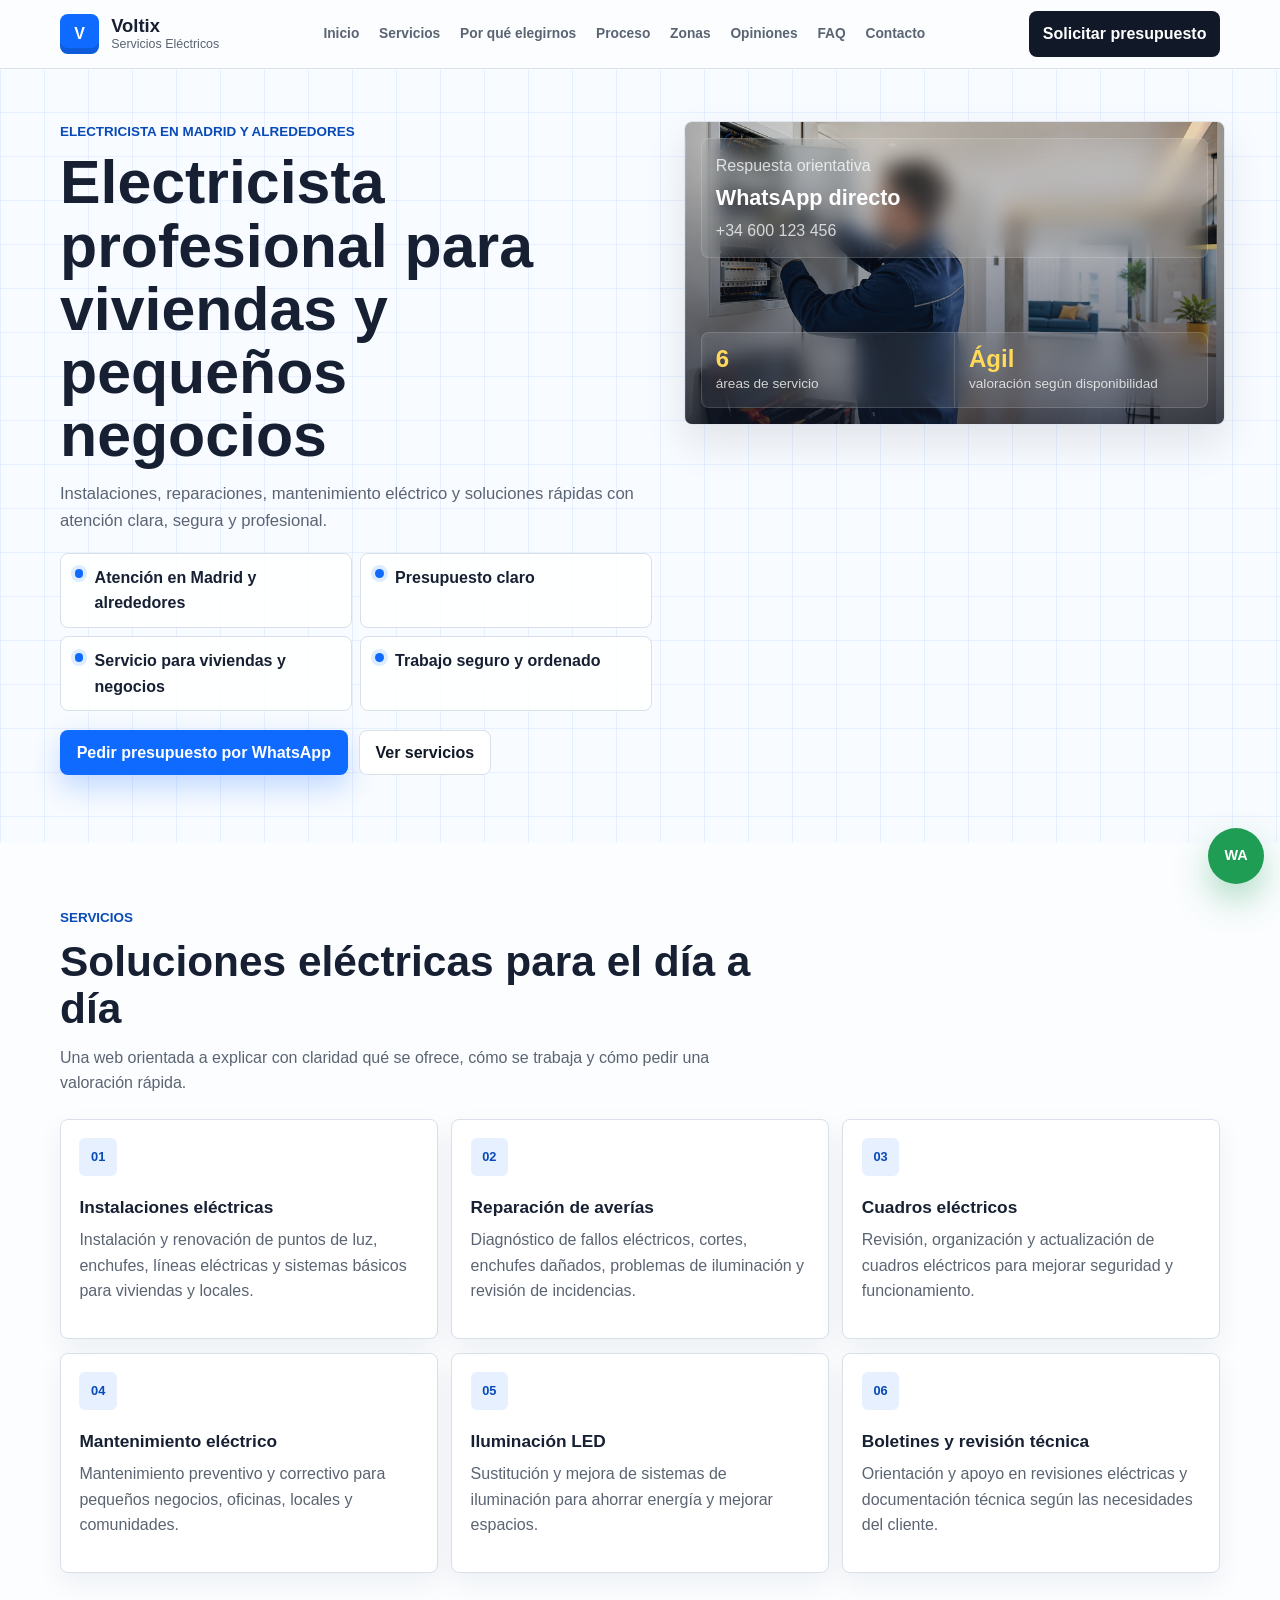
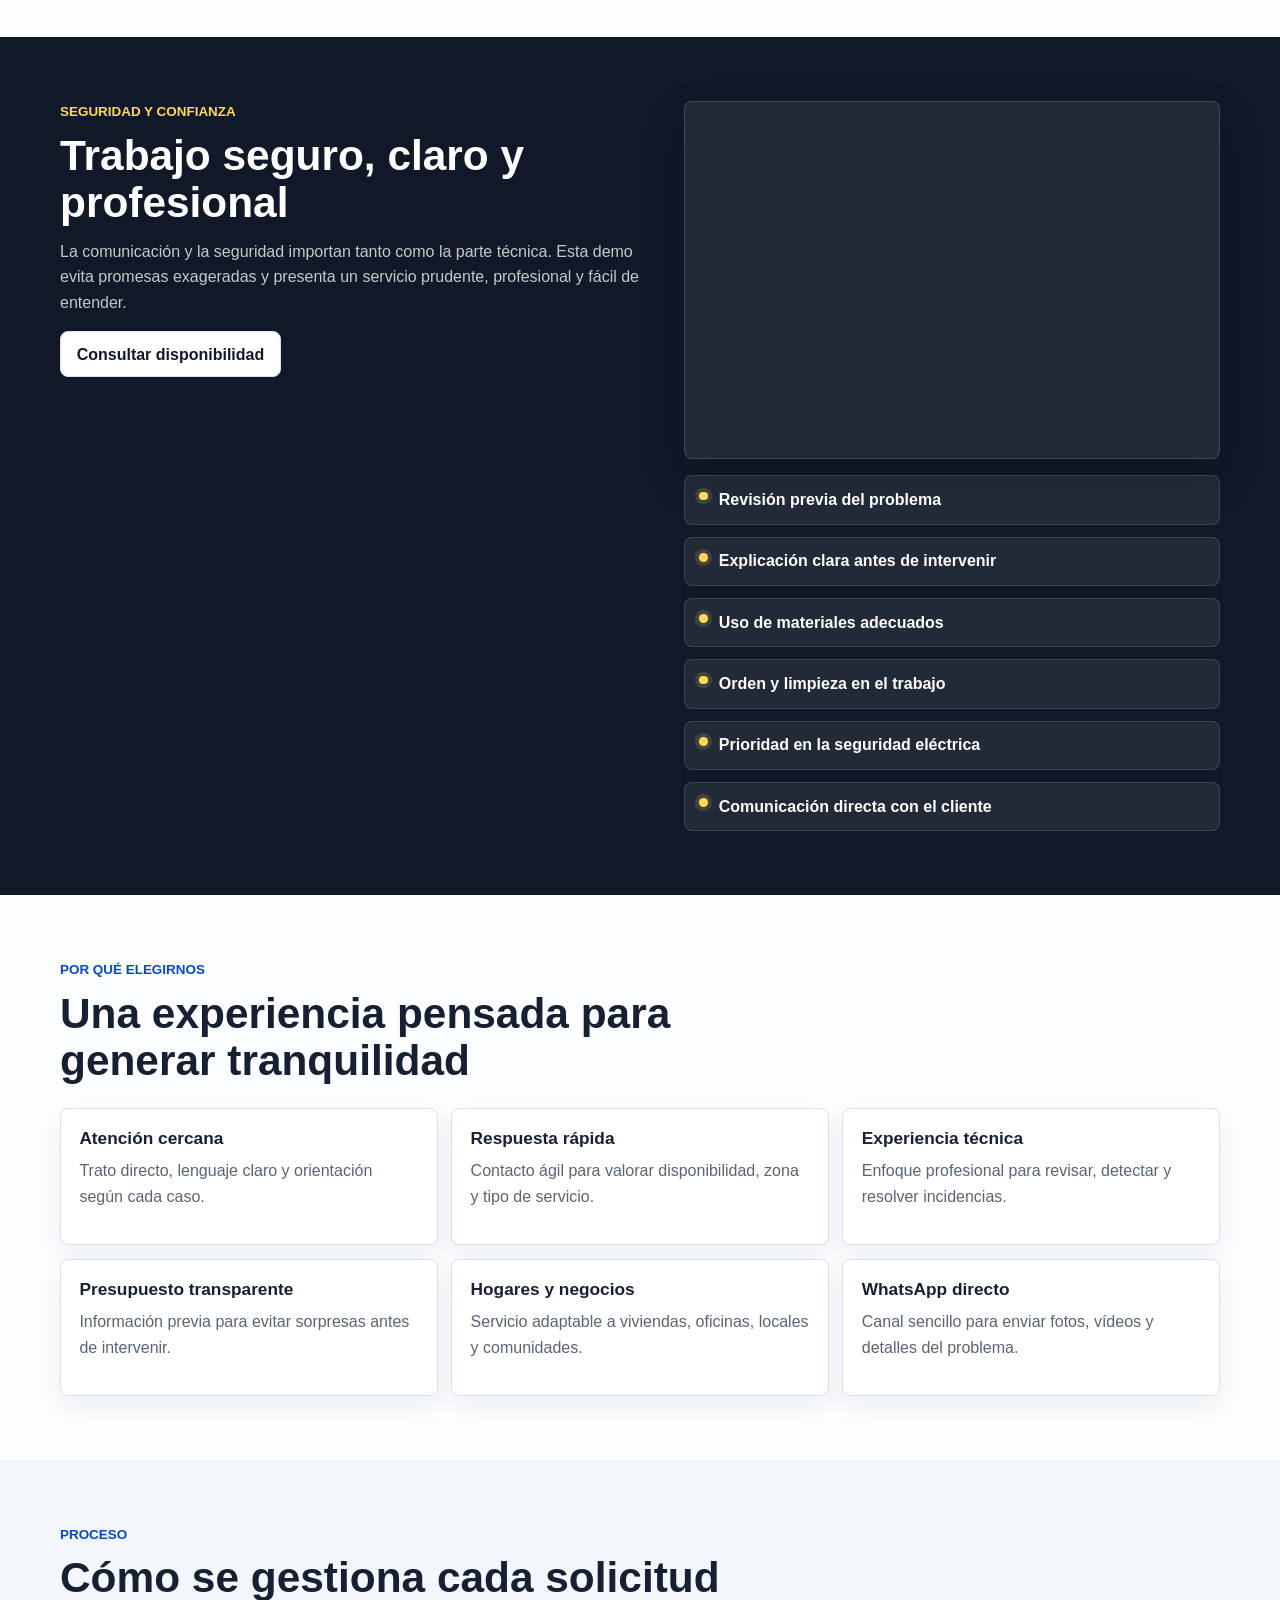
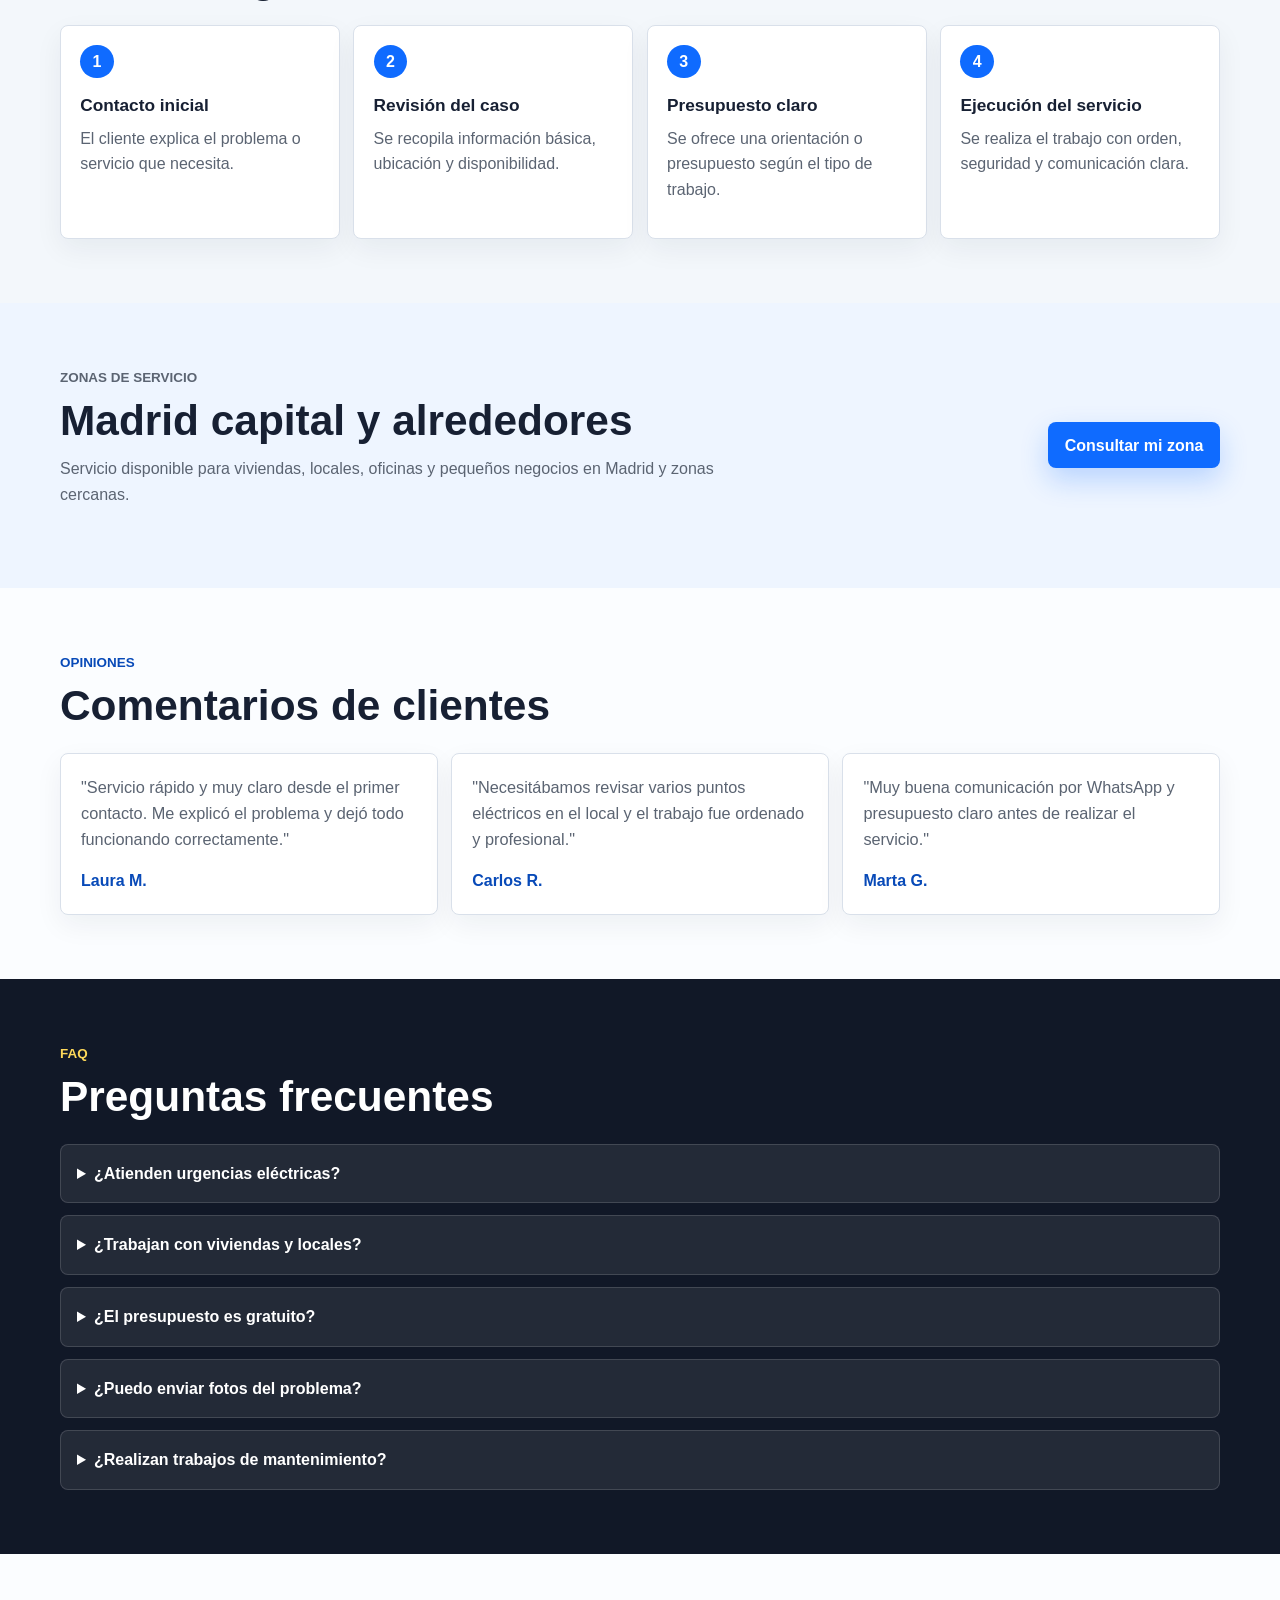
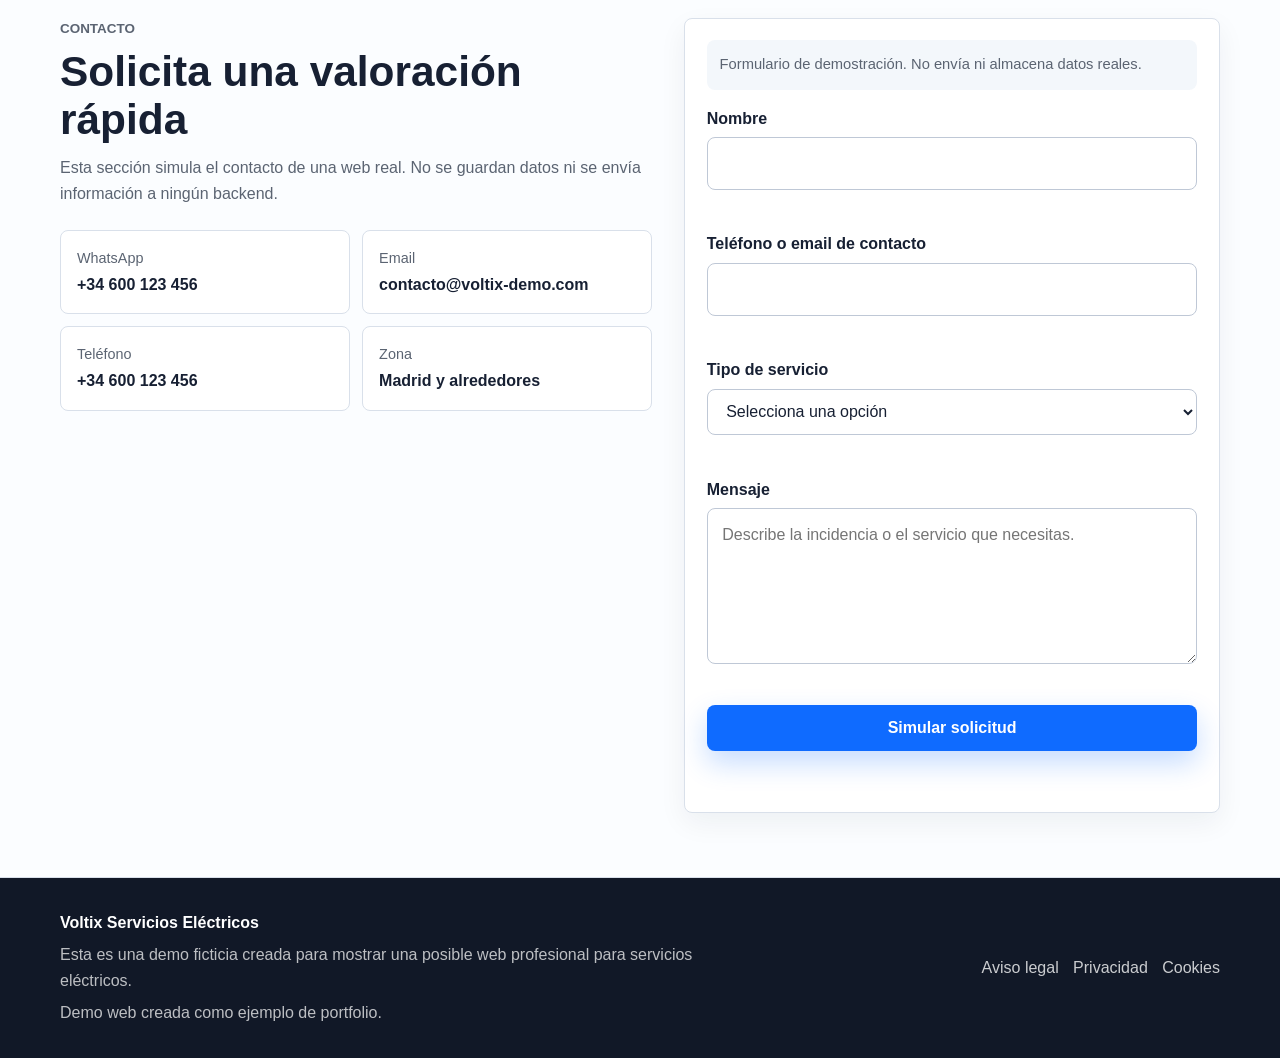
==== index.html @ 69802033 "Add electrician landing page demo" ====
<!DOCTYPE html>
<html lang="es">
<head>
  <meta charset="UTF-8">
  <meta name="viewport" content="width=device-width, initial-scale=1.0">
  <title>Voltix Servicios Eléctricos | Electricista en Madrid</title>
  <meta name="description" content="Acceso directo a la demo web para electricista Voltix Servicios Eléctricos.">
  <meta name="robots" content="index, follow">
  <link rel="canonical" href="https://adelsosuarez.netlify.app/demos/electricista/">
  <meta http-equiv="refresh" content="0; url=demos/electricista/index.html">
</head>
<body>
  <main>
    <p>Abriendo la demo web para electricista...</p>
    <p><a href="demos/electricista/index.html">Entrar en Voltix Servicios Eléctricos</a></p>
  </main>
</body>
</html>
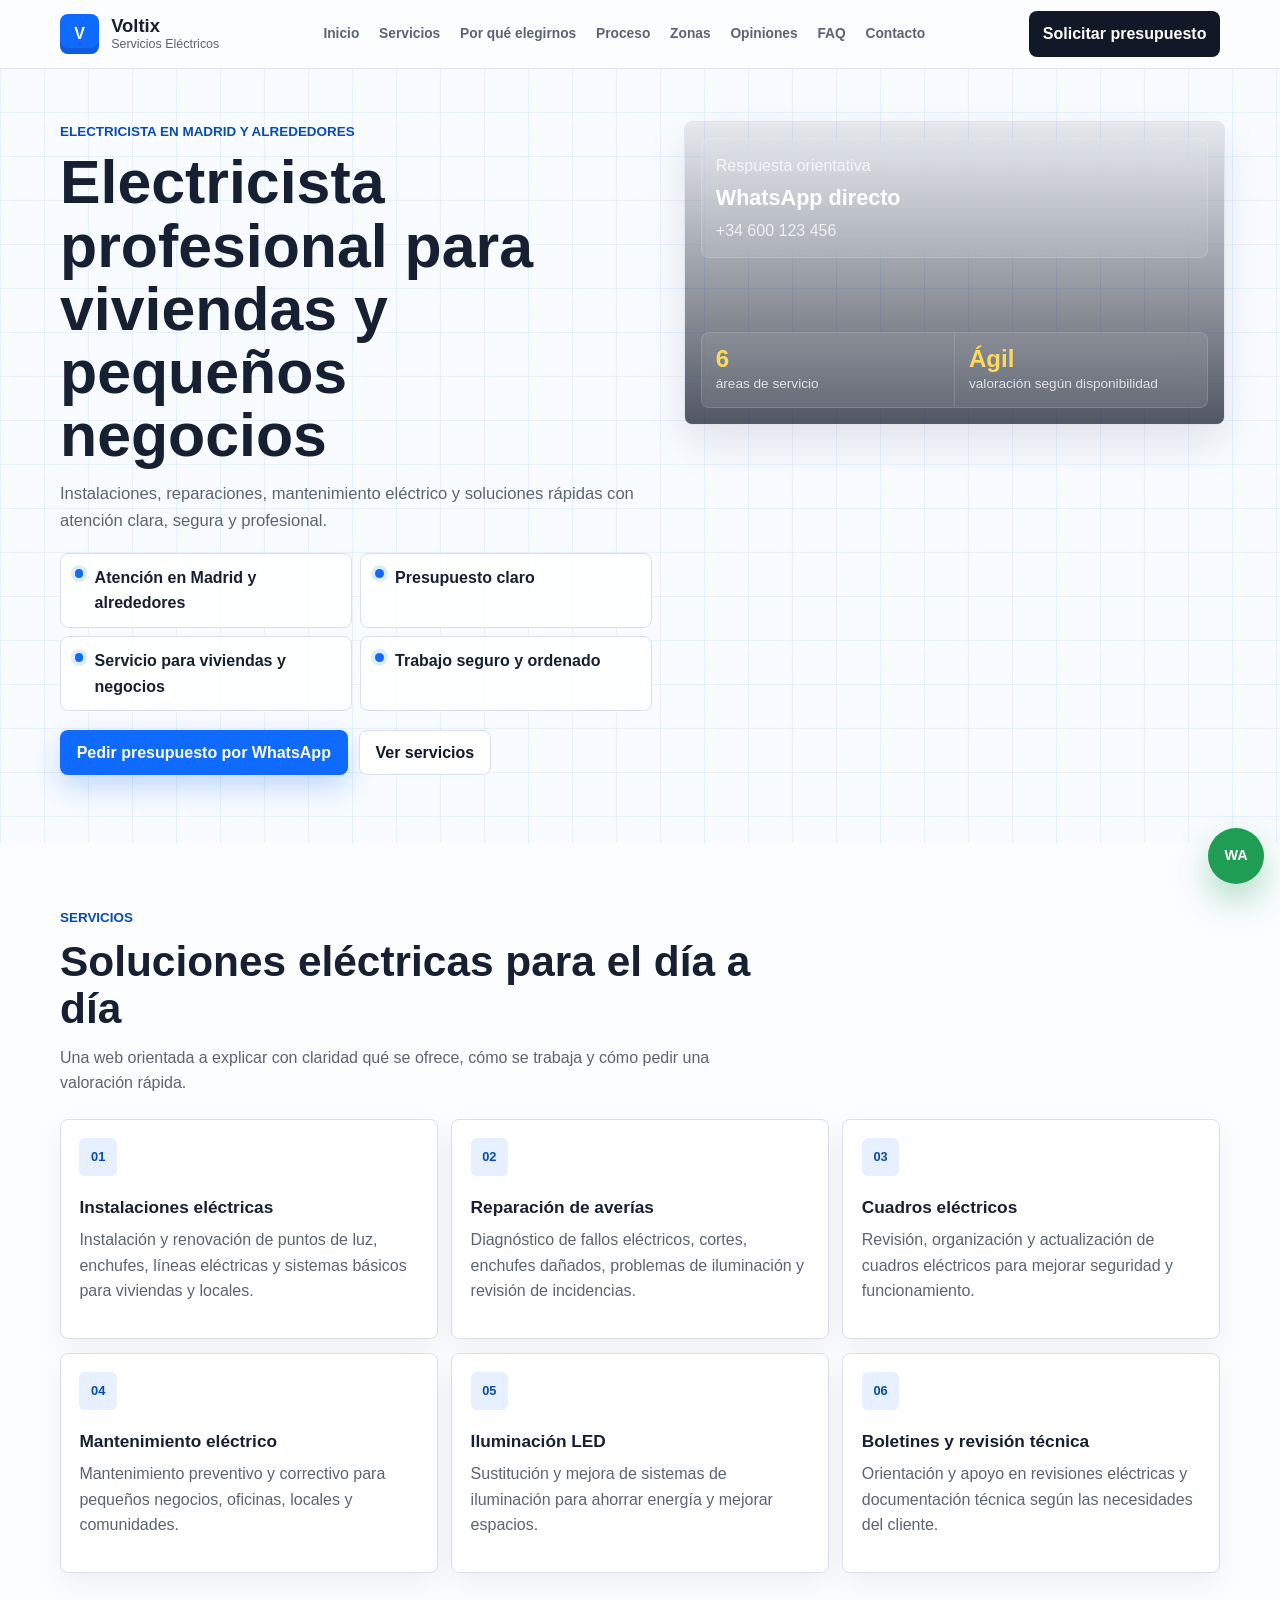
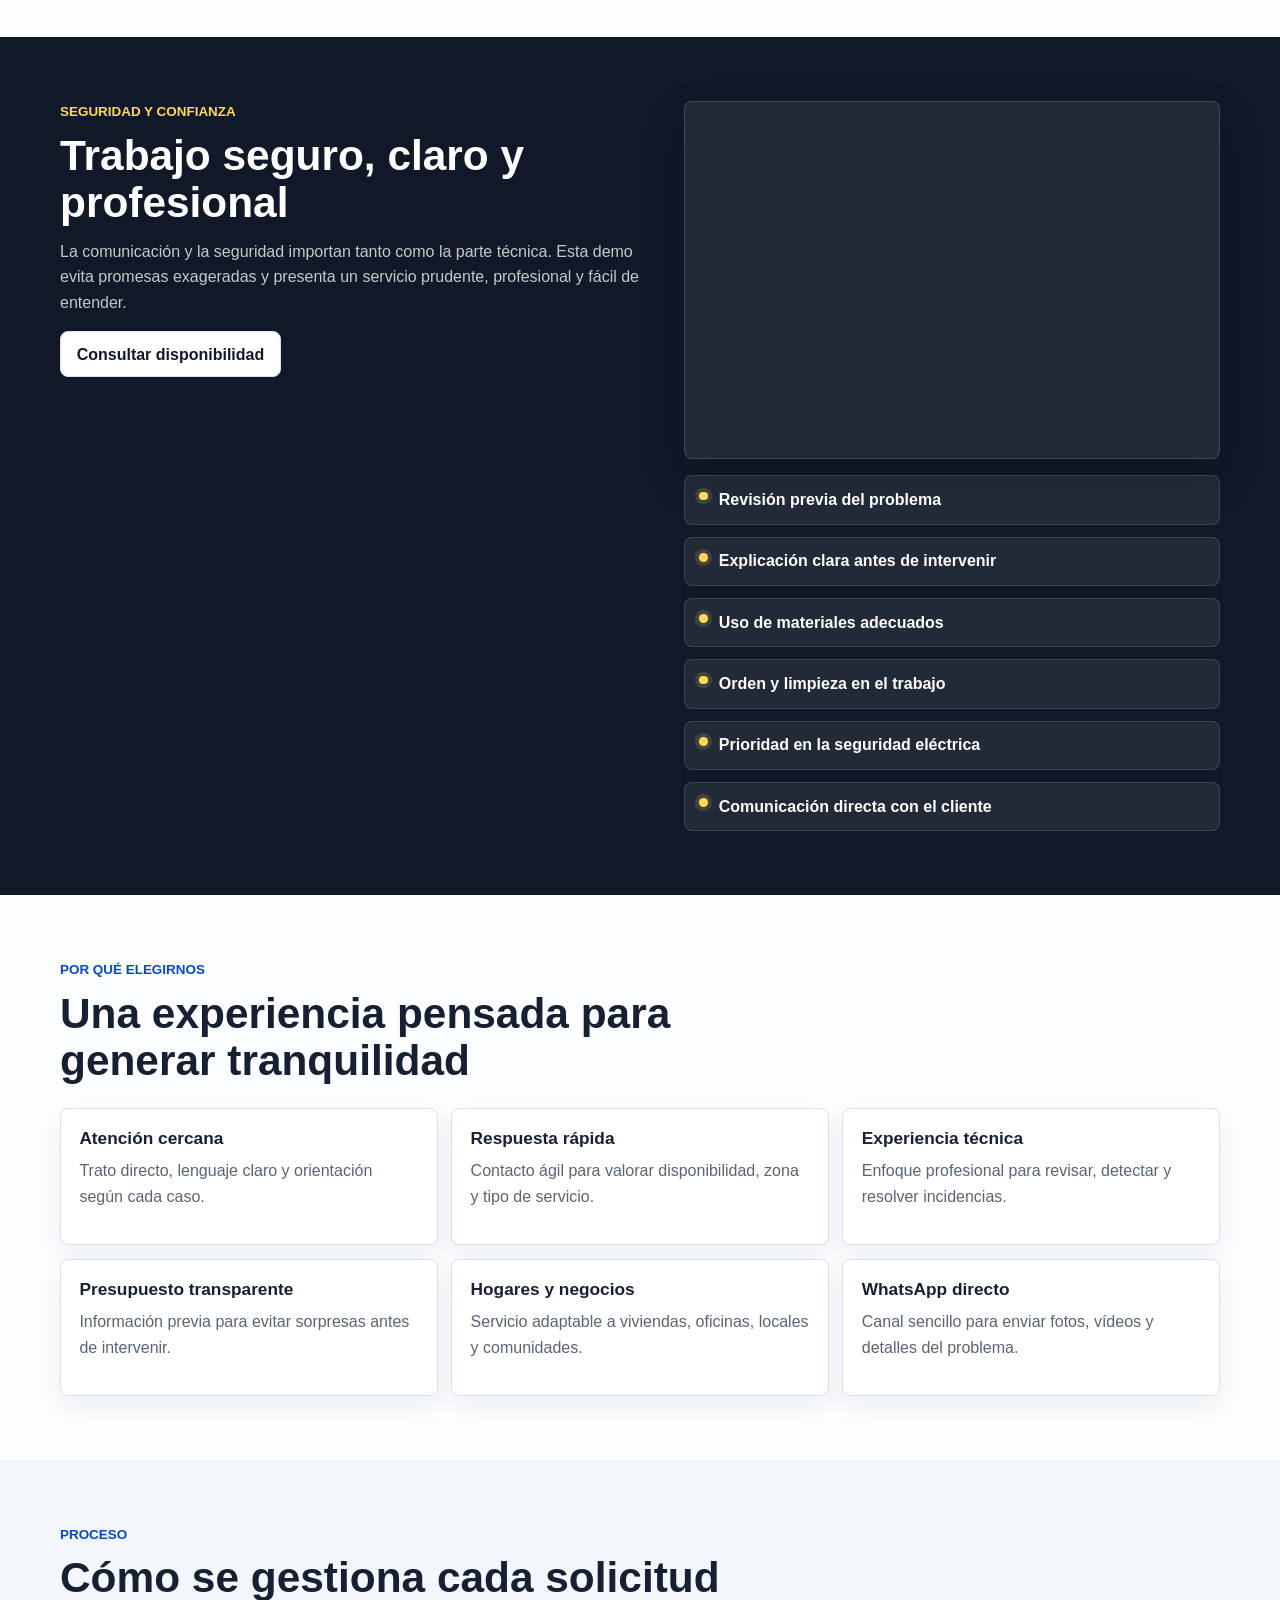
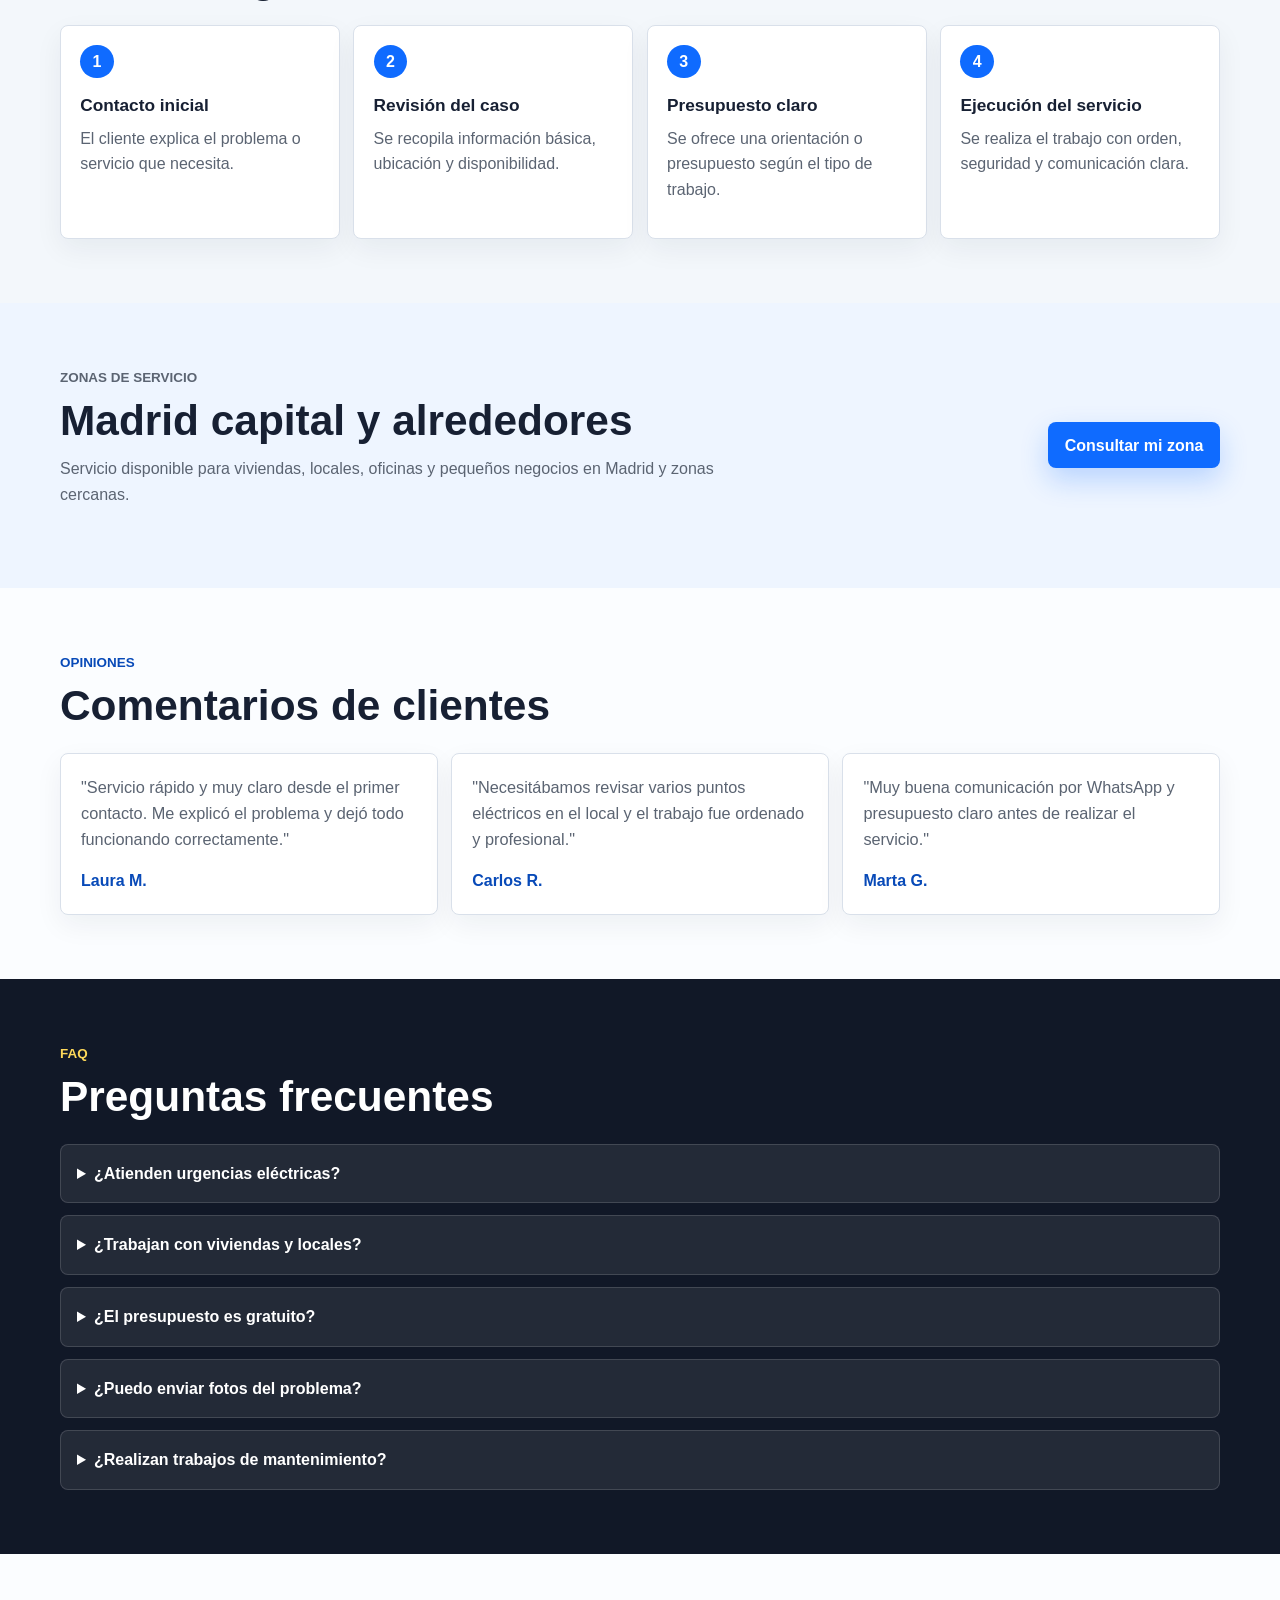
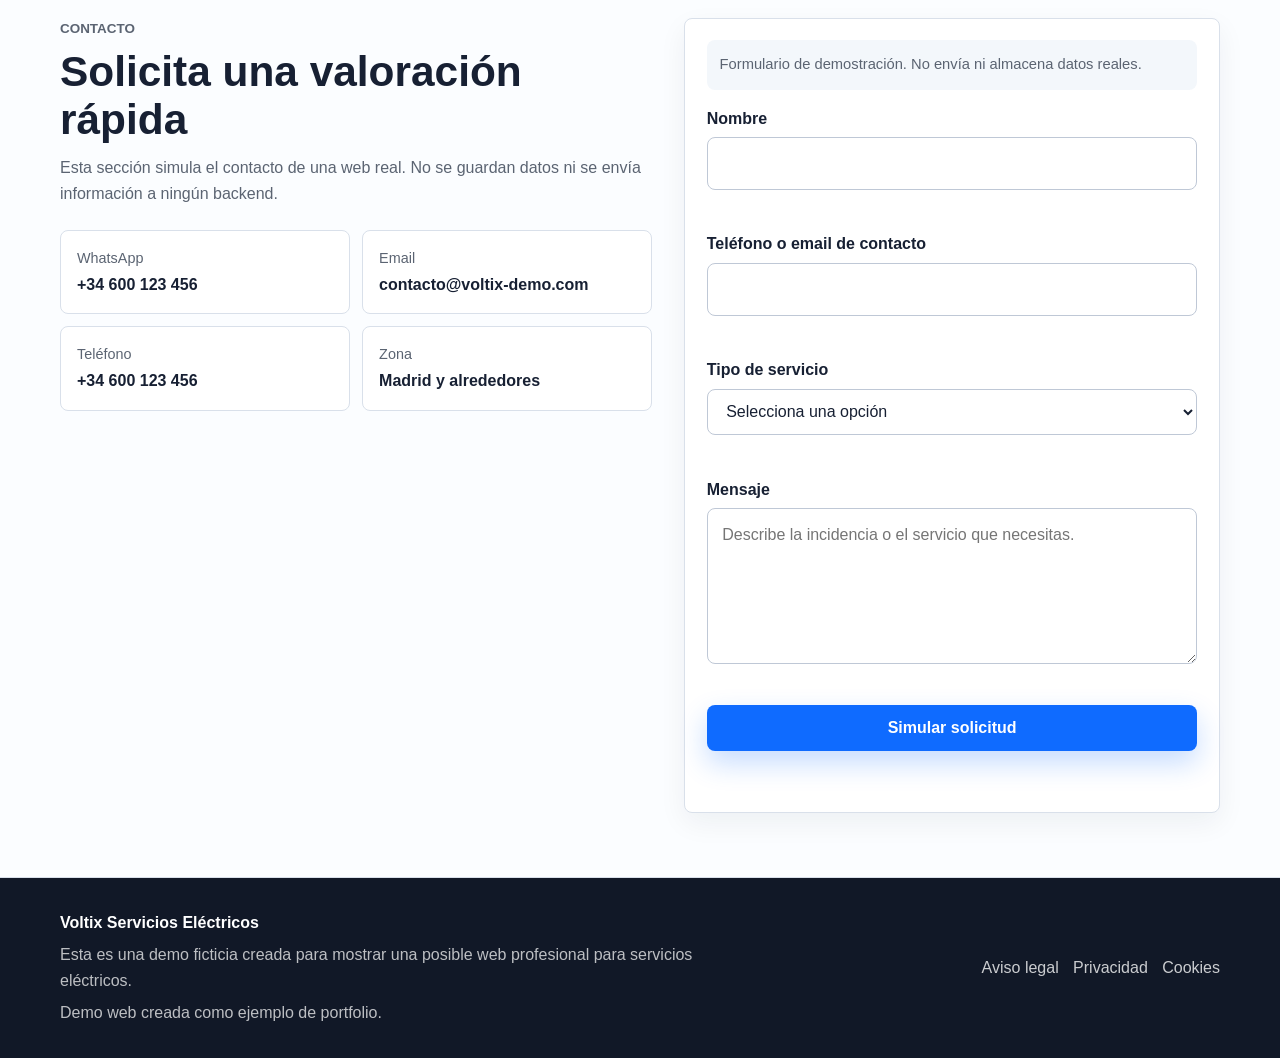
==== commit e6bf2857: "Fix asset paths for Netlify root rewrite" ====
--- a/index.html
+++ b/index.html
@@ -6,7 +6,7 @@
   <title>Voltix Servicios Eléctricos | Electricista en Madrid</title>
   <meta name="description" content="Acceso directo a la demo web para electricista Voltix Servicios Eléctricos.">
   <meta name="robots" content="index, follow">
-  <link rel="canonical" href="https://adelsosuarez.netlify.app/demos/electricista/">
+  <link rel="canonical" href="https://demo-web-electricista.netlify.app/">
   <meta http-equiv="refresh" content="0; url=demos/electricista/index.html">
 </head>
 <body>
